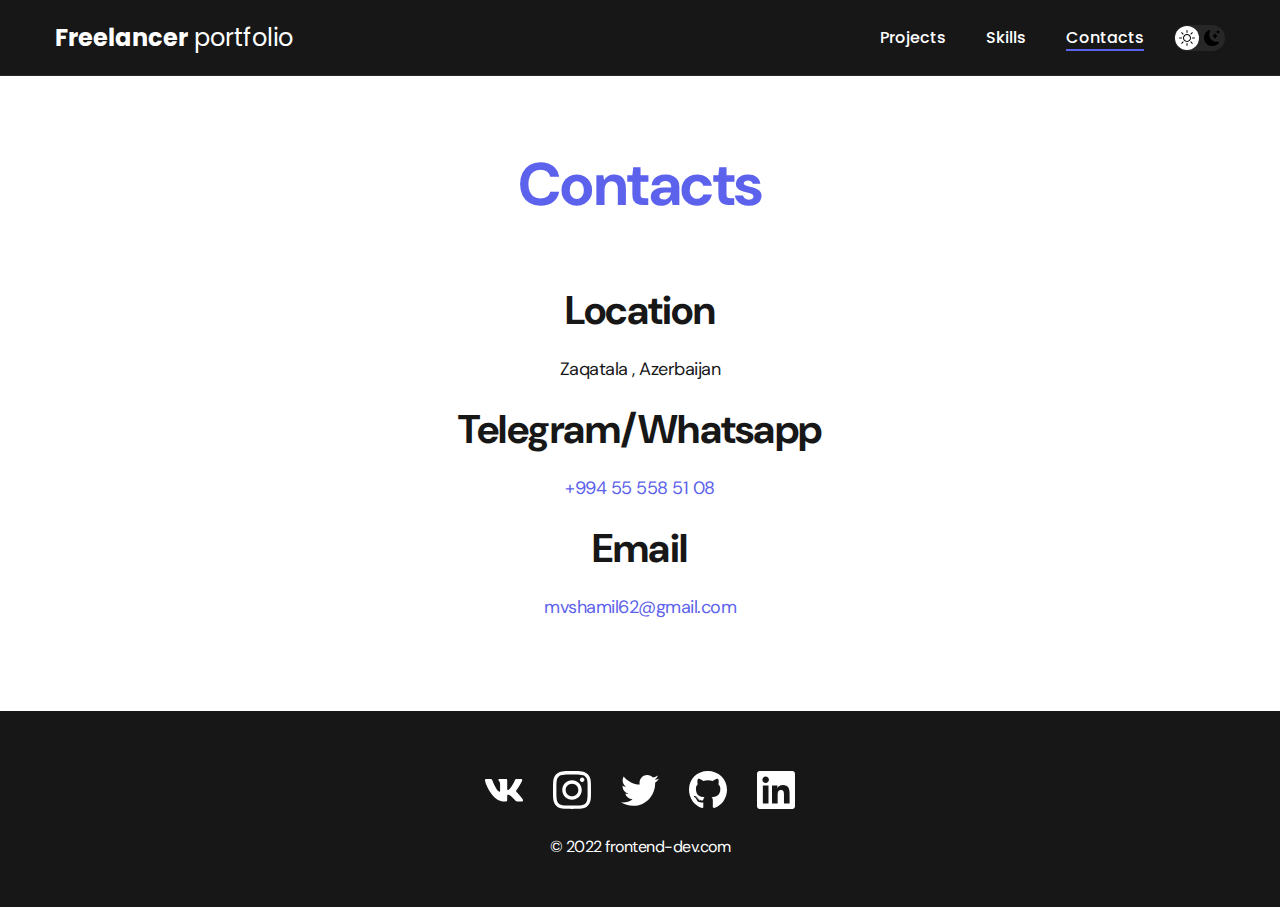
==== contacts.html @ 4e33bc6a "First commit" ====
<!DOCTYPE html>
<html lang="en">
  <head>
    <meta charset="UTF-8" />
    <meta http-equiv="X-UA-Compatible" content="IE=edge" />
    <meta name="viewport" content="width=device-width, initial-scale=1.0" />
    <title>Freelancer portfolio</title>
    <link rel="stylesheet" href="css/main.css" />
  </head>
  <body>

    <nav class="nav">
      <div class="container">
        <div class="nav-row">
          <a href="index.html" class="logo"
            ><strong>Freelancer</strong> portfolio</a
          >

          <button class="dark-mode-btn">
            <img src="img/icons/sun.svg" alt="Light mode" class="dark-mode-btn__icon">
            <img src="img/icons/moon.svg" alt="Night mode" class="dark-mode-btn__icon">
          </button>
          
          <ul class="nav-list">
            <li class="nav-list__item">
              <a href="index.html" class="nav-list__link "
                >Projects</a
              >
            </li>
            <li class="nav-list__item">
              <a href="skills.html" class="nav-list__link ">Skills</a>
            </li>
            <li class="nav-list__item">
              <a href="contacts.html" class="nav-list__link nav-list__link--active">Contacts</a>
            </li>
          </ul>
        </div>
      </div>
    </nav>

    <main class="section">
      <div class="container"> 
          <h1 class="title-1">Contacts</h1>
          <ul class="content-list">
            <li class="content-list__item">
              <h2 class="title-2">Location</h2>
              <p>Zaqatala , Azerbaijan</p>
            </li>
          </ul>
          <ul class="content-list">
            <li class="content-list__item">
              <h2 class="title-2">Telegram/Whatsapp</h2>
              <p><a href="tel:+994555585108">+994 55 558 51 08</a></p>
            </li>
          </ul>
          <ul class="content-list">
            <li class="content-list__item">
              <h2 class="title-2">Email</h2>
              <p><a href="mailto:mvshamil62@gmail.com">mvshamil62@gmail.com</a></p>
            </li>
          </ul>
          
          
      </div>
    </main>

    <footer class="footer">
      <div class="container">
        <div class="footer__wrapper">
          <ul class="social">
            <li class="social__item">
              <a href="#!"><img src="img/icons/vk.svg" alt="link" /></a>
            </li>
            <li class="social__item">
              <a href="#!"><img src="img/icons/instagram.svg" alt="link" /></a>
            </li>
            <li class="social__item">
              <a href="#!"><img src="img/icons/twitter.svg" alt="link" /></a>
            </li>
            <li class="social__item">
              <a href="#!"><img src="img/icons/gitHub.svg" alt="link" /></a>
            </li>
            <li class="social__item">
            <a href="#!"><img src="img/icons/linkedIn.svg" alt="link" /></a>
          </li>
        </ul>
            <div class="copyright">
              <p>© 2022 frontend-dev.com</p>
        </div> 
    </footer>

    <script src="./js/main.js"></script>

  </body>
</html>
---- css/main.css ----
@import "./reset.css";
@import url("https://fonts.googleapis.com/css2?family=DM+Sans:wght@400;500;700&family=Poppins:wght@400;500;700&display=swap");

/* font-family: 'DM Sans', sans-serif;
font-family: 'Poppins', sans-serif; */
/* * {
  border: 1px solid red;
} */

/* * {
  border: 1px solid red;
} */

:root {
  --black100: #000;
  --black: #171718;
  --black-border: #26292d;
  --white: #fff;
  --purple: #5c62ec;
  --orange: hsl(28, 89%, 54%);

  --text-color: var(--black);

  --dark-bg: var(--black);
  --dark-border: var(--black-border);
  --header-text: var(--white);
  --accent: var(--purple);

  /* Light mode */
  --page-bg: var(--white);
  --text-color: var(--black);

  --title-1: var(--accent);

  --project: var(--white);
  --project__title: var(--black);

  --project-card-box-shadow: 0px 5px 35px rgba(0, 0, 0, 0.25);
}

.dark {
  /* Dark mode */
  --page-bg: #252526;
  --text-color: var(--white);

  --title-1: var(--white);

  --project: var(--black);
  --project__title: var(--white);

  --project-card-box-shadow: 0px 5px 35px rgba(0, 0, 0, 0.8);
}

html,
body {
  display: flex;
  flex-direction: column;
  min-height: 100vh;
  font-family: "DM Sans", sans-serif;
  letter-spacing: -0.5px;

  /* Light mode */

  background-color: var(--page-bg);
  color: var(--text-color);
}

.container {
  margin: 0 auto;
  padding: 0 15px;
  max-width: 1200px;
}

.none {
  display: none !important;
}
/* nav */
.nav {
  padding: 20px 0;
  border-bottom: 1px solid var(--dark-border);
  background-color: var(--dark-bg);
  color: var(--header-text);
  letter-spacing: normal;
}
.nav-row {
  display: flex;
  justify-content: flex-end;
  align-items: center;
  column-gap: 30px;
  row-gap: 20px;
  flex-wrap: wrap;
}
.logo {
  margin-right: auto;
  color: var(--header-text);
  font-size: 24px;
  font-family: "Poppins", sans-serif;
}
.logo strong {
  font-weight: 700;
}

.nav-list {
  display: flex;
  row-gap: 20px;
  align-items: center;
  flex-wrap: wrap;
  column-gap: 40px;
  font-size: 16px;
  font-weight: 500;
  font-family: "Poppins", sans-serif;
}
.nav-list__item {
}
.nav-list__link {
  color: var(--header-text);
  transition: opacity 0.2s ease-in;
}
.nav-list__link:hover {
  opacity: 0.5;
}

.nav-list__link--active {
  position: relative;
}

.nav-list__link--active::before {
  content: "";
  position: absolute;
  left: 0;
  top: 100%;
  display: block;
  height: 2px;
  width: 100%;
  background-color: var(--accent);
}

/* Dark mode btn */

.dark-mode-btn {
  order: 9;
  position: relative;
  display: flex;
  justify-content: space-between;
  width: 51px;
  height: 26px;
  padding: 5px;

  background-color: #272727;
  border-radius: 50px;
}

.dark-mode-btn::before {
  content: "";
  position: absolute;
  top: 1px;
  left: 1px;

  display: block;
  width: 24px;
  height: 24px;

  border-radius: 50px;
  background-color: var(--white);

  transition: left 0.2s ease-in;
}
.dark-mode-btn--active::before {
  left: 26px;
}

.dark-mode-btn__icon {
  position: relative;
  z-index: 9;
}

/* header */
.header {
  padding: 40px 0;
  min-height: 695px;
  display: flex;
  justify-content: center;
  align-items: center;

  background-color: var(--dark-bg);
  background-image: url("img/header\ bg.png");
  background-repeat: no-repeat;
  background-size: auto;
  background-position: center;

  color: var(--header-text);
  text-align: center;
}

.container {
}

.header__wrapper {
  max-width: 630px;
  padding: 0 15px;
}

.header__title {
  margin-bottom: 20px;
  font-size: 40px;
  font-weight: 700;
  line-height: 1.4;
}

.header__title strong {
  font-size: 55px;
  font-weight: 700;
}
.header__title em {
  color: var(--accent);
  font-style: normal;
}

.header__text {
  margin-bottom: 40px;
  font-size: 18px;
  line-height: 1.333;
}

.header__text p + p {
  margin-top: 0.5em;
}

/* button */

.btn {
  display: inline-block;
  height: 48px;
  padding: 12px 24px;
  border-radius: 5px;
  background-color: var(--accent);
  color: white;
  letter-spacing: 0.15px;
  font-size: 16px;
  font-weight: 500;

  transition: opacity 0.2s ease-in;
}
.btn:hover {
  opacity: 0.5;
}
.btn:active {
  position: relative;
  top: 1px;
}

/* btn outline */

.btn-outline {
  display: flex;
  column-gap: 10px;
  align-items: center;

  height: 48px;
  padding: 12px 20px;

  border-radius: 5px;
  border: 1px solid var(--black100);
  color: var(--black100);

  background-color: var(--white);

  transition: opacity 0.2s ease-in;
}

.btn-outline:hover {
  opacity: 0.8;
}
.btn-outline:active {
  position: relative;
  top: 1px;
}

/* General */

.section {
  padding: 70px 0;
}

.title-1 {
  margin-bottom: 60px;
  font-size: 60px;
  font-weight: 700;
  line-height: 1.3;
  color: var(--title-1);
  text-align: center;
}

/* project */

.projects {
  display: flex;
  flex-wrap: wrap;
  justify-content: center;
  column-gap: 30px;
  row-gap: 30px;
}

.project {
  max-width: 370px;
  background-color: var(--project);
  box-shadow: var(--project-card-box-shadow);
  border-radius: 10px;
}

.project__img {
  border-radius: 10px;
}

.project__title {
  padding: 15px 20px 25px;
  font-weight: 700;
  font-size: 24px;
  line-height: 1.3;
  color: var(--project__title);
}

/* project details */

.project-details {
  margin: 0 auto;
  max-width: 865px;

  display: flex;
  flex-direction: column;
  align-items: center;
  text-align: center;
}

.project-details__cover {
  max-width: 100%;
  margin-bottom: 40px;
  /* box-shadow: 0px 5px 35px rgba(0, 0, 0, 0.25); */
  border-radius: 10px;
}

.project {
}

.details__desc {
  margin-bottom: 30px;
  font-weight: 700;
  font-size: 24px;
  line-height: 1.3;
}

/* skills */

.title-2 {
  margin-bottom: 20px;
  font-size: 40px;
  line-height: 1.3;
  font-weight: 700;
}
.content-list {
  margin: 0 auto;
  margin-bottom: 20px;
  max-width: 570px;
  display: flex;
  flex-direction: column;
  align-items: center;
  row-gap: 40px;
  text-align: center;
}
.content-list a {
  color: var(--accent);
}

.content-list__item {
  font-size: 18px;
  line-height: 1.5;
}
.content-list__item p + p {
  margin-top: 0.5em;
}

/* footer */

.footer {
  margin-top: auto;
  padding: 60px 0 50px;
  background-color: var(--dark-bg);
  color: var(--header-text);
}

.footer__wrapper {
  display: flex;
  flex-direction: column;
  align-items: center;
  row-gap: 27px;
}

.social {
  display: flex;
  column-gap: 30px;
  align-items: center;
}

.social__item {
}

.copyright {
  font-size: 16px;
}
.copyright p + p {
  margin-top: 0.5emm;
}

@media (max-width: 620px) {
  /* Header */

  .header {
    min-height: unset;
  }
  .header__title {
    font-size: 30px;
  }
  .header__title strong {
    font-size: 40px;
  }

  /* General */

  .section {
    padding: 40px 0;
  }
  .title-1 {
    font-size: 40px;
    margin-bottom: 30px;
  }
  .title-2 {
    margin-bottom: 10px;
    font-size: 30px;
  }

  /* Projects */
  .project__title {
    font-size: 30px;
  }

  /* Project page */

  .project-details__desc {
    margin-bottom: 20px;
    font-size: 22px;
  }

  /* Content list */

  .content-list {
    row-gap: 20px;
  }
  .content-list__item {
    font-size: 16px;
  }

  /* Footer */

  .footer {
    padding: 40px 0;
  }
  .footer__wrapper {
    row-gap: 17px;
  }

  /* Social */

  .social {
    column-gap: 20px;
  }
  .social__item {
    width: 28px;
  }

  /* nav row */
  .nav-row {
    justify-content: space-between;
  }
  .dark-mode-btn {
    order: 0;
  }
}
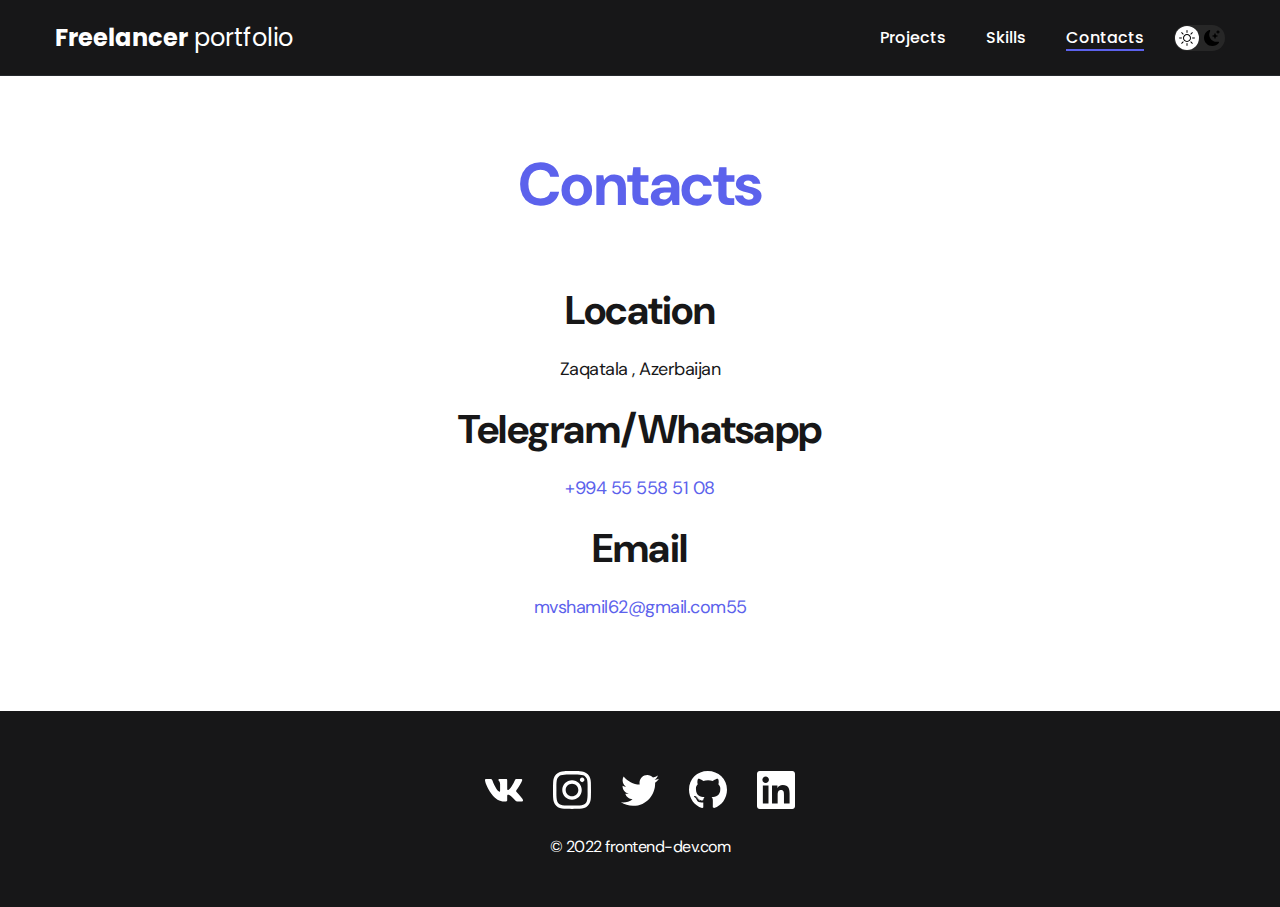
==== commit 87226531: "Update contacts.html" ====
--- a/contacts.html
+++ b/contacts.html
@@ -56,7 +56,7 @@
           <ul class="content-list">
             <li class="content-list__item">
               <h2 class="title-2">Email</h2>
-              <p><a href="mailto:mvshamil62@gmail.com">mvshamil62@gmail.com</a></p>
+              <p><a href="mailto:mvshamil62@gmail.com">mvshamil62@gmail.com55</a></p>
             </li>
           </ul>
           
